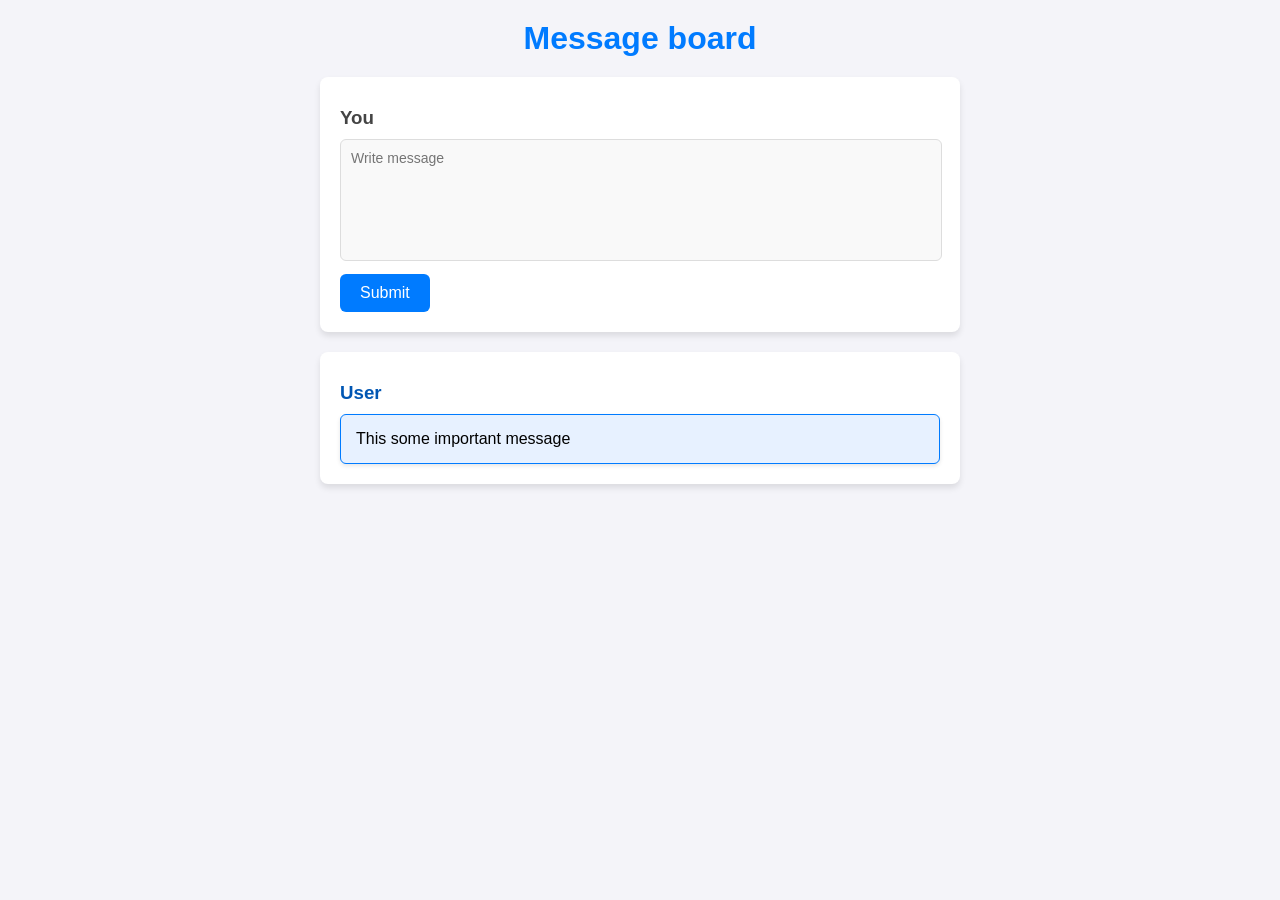
==== web/index.html @ 3bfd03ad "Add index.html, style.css and handler for button" ====
<!DOCTYPE html>
<html lang="en">
<head>
    <link rel="stylesheet" href="styles.css">
    <meta charset="UTF-8">
    <meta name="viewport" content="width=device-width, initial-scale=1.0">
    <title>Document</title>
    <style>
        /* Общие стили */
body {
    font-family: Arial, sans-serif;
    margin: 0;
    padding: 0;
    background-color: #f4f4f9;
    color: #333;
}

/* Заголовок страницы */
h1 {
    text-align: center;
    margin: 20px 0;
    color: #007BFF; /* Синий акцентный цвет */
}

/* Общий контейнер */
div {
    margin: 20px auto;
    max-width: 600px;
    padding: 20px;
    background: #fff;
    border-radius: 8px;
    box-shadow: 0 4px 6px rgba(0, 0, 0, 0.1);
}

/* Подзаголовки */
h3 {
    margin: 10px 0;
    color: #444;
}

/* Текстовая область */
textarea {
    width: calc(100% - 20px);
    height: 100px;
    padding: 10px;
    margin-bottom: 10px;
    border: 1px solid #ddd;
    border-radius: 6px;
    resize: none;
    font-size: 14px;
    font-family: Arial, sans-serif;
    background-color: #f9f9f9;
    transition: border-color 0.3s;
}

textarea:focus {
    border-color: #007BFF;
    outline: none;
}

/* Кнопка отправки */
button {
    display: inline-block;
    padding: 10px 20px;
    font-size: 16px;
    color: #fff;
    background-color: #007BFF;
    border: none;
    border-radius: 6px;
    cursor: pointer;
    transition: background-color 0.3s;
}

button:hover {
    background-color: #0056b3;
}

/* Сообщения */
span {
    display: block;
    margin-top: 10px;
    font-size: 14px;
    color: #333;
}

/* Стиль сообщения на доске */
div:nth-child(3) span {
    font-style: normal;
    font-size: 16px;
    color: #000;
    padding: 15px;
    background: #e7f1ff; /* Нежно-синий фон */
    border: 1px solid #007BFF; /* Синий акцентный цвет */
    border-radius: 6px;
    box-shadow: 0 2px 4px rgba(0, 0, 0, 0.1);
    word-wrap: break-word;
}

/* Дополнительный стиль для сообщения от другого пользователя */
div:nth-child(3) h3 {
    color: #0056b3; /* Темно-синий для акцента */
}
    </style>
</head>
<body>
    <h1>Message board</h1>
    <div class="container" >
        <h3>You</h3>
        <span><textarea id="messageInput" placeholder="Write message"></textarea></span>
        <button id="runScript">Submit</button>
        <script>
            document.addEventListener('DOMContentLoaded', () => {
    const messageInput = document.getElementById('messageInput');
    const submitButton = document.getElementById('runScript');
    const messageBoard = document.querySelector('.message-board');

    submitButton.addEventListener('click', () => {
        fetch('/run-script', {
            method: 'POST'
        })
        .then(response => {
            if (response.ok) {
                return response.text();
            } else {
                throw new Error('Failed to execute script.');
            }
        })
        .then(result => {
            // Получаем текст сообщения из textarea
            const messageText = messageInput.value.trim();
            if (messageText === "") {
                alert("Message cannot be empty!");
                return;
            }

            // Создаем новый блок сообщения с подписью "You"
            const messageBlock = document.createElement('div');
            messageBlock.classList.add('message');
            messageBlock.innerHTML = `<strong>You:</strong> ${messageText}`;

            // Добавляем сообщение в messageBoard
            if (messageBoard) {
                messageBoard.appendChild(messageBlock);
            } else {
                console.error('Message board not found.');
            }

            messageInput.value = "";
        })
        .catch(error => {
            alert('Error: ' + error.message);
        });
    });
});
        </script>
    </div>
    <div class="container message-board">
        <h3>User</h3>
        <span>This some important message</span>
    </div>
    
</body>
</html>
---- web/styles.css ----
/* Общие стили */
body {
    font-family: Arial, sans-serif;
    margin: 0;
    padding: 0;
    background-color: #f4f4f9;
    color: #333;
}

/* Заголовок страницы */
h1 {
    text-align: center;
    margin: 20px 0;
    color: #007BFF; /* Синий акцентный цвет */
}

/* Общий контейнер */
div {
    margin: 20px auto;
    max-width: 600px;
    padding: 20px;
    background: #fff;
    border-radius: 8px;
    box-shadow: 0 4px 6px rgba(0, 0, 0, 0.1);
}

/* Подзаголовки */
h3 {
    margin: 10px 0;
    color: #444;
}

/* Текстовая область */
textarea {
    width: calc(100% - 20px);
    height: 100px;
    padding: 10px;
    margin-bottom: 10px;
    border: 1px solid #ddd;
    border-radius: 6px;
    resize: none;
    font-size: 14px;
    font-family: Arial, sans-serif;
    background-color: #f9f9f9;
    transition: border-color 0.3s;
}

textarea:focus {
    border-color: #007BFF;
    outline: none;
}

/* Кнопка отправки */
button {
    display: inline-block;
    padding: 10px 20px;
    font-size: 16px;
    color: #fff;
    background-color: #007BFF;
    border: none;
    border-radius: 6px;
    cursor: pointer;
    transition: background-color 0.3s;
}

button:hover {
    background-color: #0056b3;
}

/* Сообщения */
span {
    display: block;
    margin-top: 10px;
    font-size: 14px;
    color: #333;
}

/* Стиль сообщения на доске */
div:nth-child(3) span {
    font-style: normal;
    font-size: 16px;
    color: #000;
    padding: 15px;
    background: #e7f1ff; /* Нежно-синий фон */
    border: 1px solid #007BFF; /* Синий акцентный цвет */
    border-radius: 6px;
    box-shadow: 0 2px 4px rgba(0, 0, 0, 0.1);
    word-wrap: break-word;
}

/* Дополнительный стиль для сообщения от другого пользователя */
div:nth-child(3) h3 {
    color: #0056b3; /* Темно-синий для акцента */
}
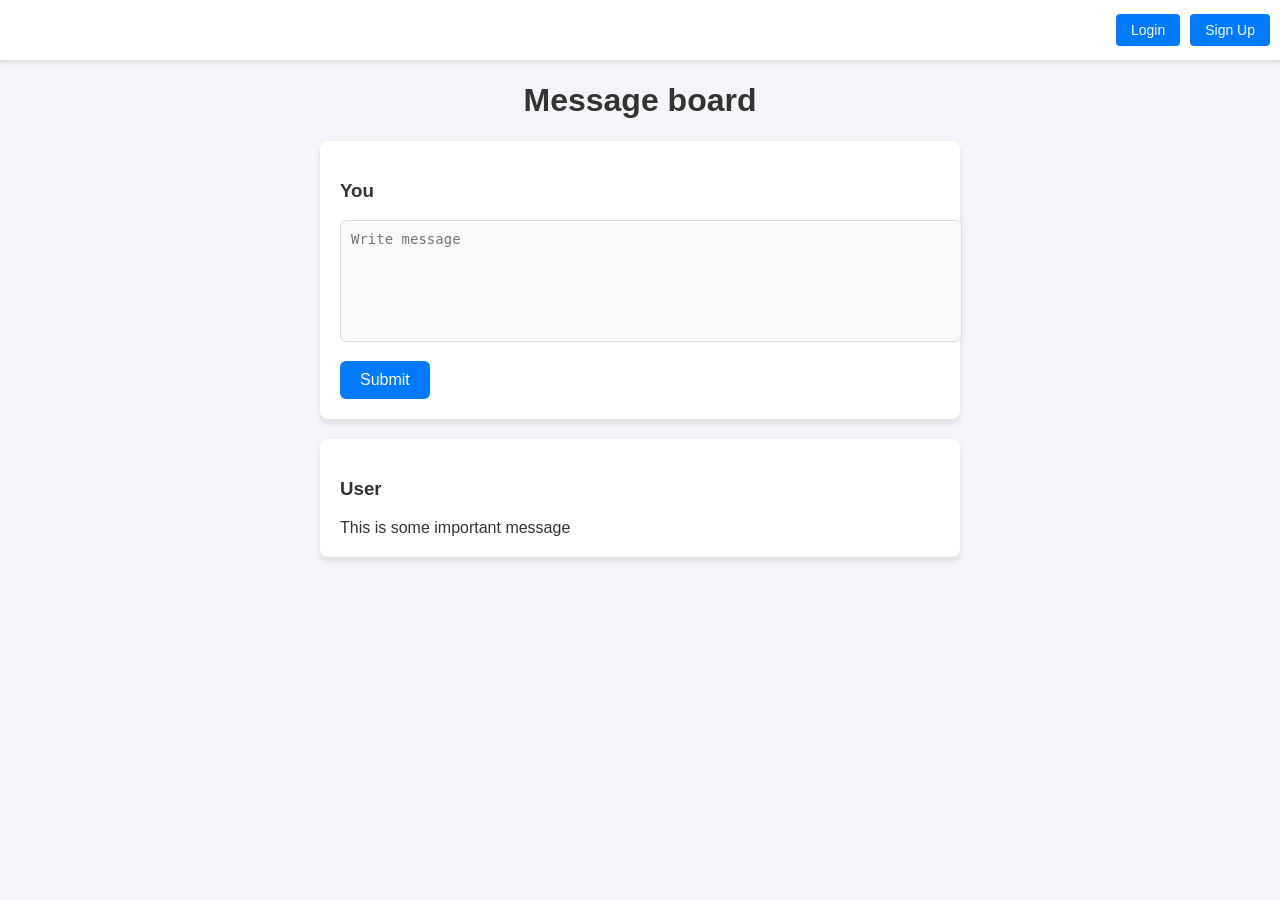
==== commit d878724f: "Refactor buttonHandeler.js and Add Log in and Sign Up buttons" ====
--- a/web/index.html
+++ b/web/index.html
@@ -2,162 +2,27 @@
 <html lang="en">
 <head>
     <link rel="stylesheet" href="styles.css">
+    <script src="buttonHandler.js"></script>
     <meta charset="UTF-8">
     <meta name="viewport" content="width=device-width, initial-scale=1.0">
     <title>Document</title>
-    <style>
-        /* Общие стили */
-body {
-    font-family: Arial, sans-serif;
-    margin: 0;
-    padding: 0;
-    background-color: #f4f4f9;
-    color: #333;
-}
-
-/* Заголовок страницы */
-h1 {
-    text-align: center;
-    margin: 20px 0;
-    color: #007BFF; /* Синий акцентный цвет */
-}
-
-/* Общий контейнер */
-div {
-    margin: 20px auto;
-    max-width: 600px;
-    padding: 20px;
-    background: #fff;
-    border-radius: 8px;
-    box-shadow: 0 4px 6px rgba(0, 0, 0, 0.1);
-}
-
-/* Подзаголовки */
-h3 {
-    margin: 10px 0;
-    color: #444;
-}
-
-/* Текстовая область */
-textarea {
-    width: calc(100% - 20px);
-    height: 100px;
-    padding: 10px;
-    margin-bottom: 10px;
-    border: 1px solid #ddd;
-    border-radius: 6px;
-    resize: none;
-    font-size: 14px;
-    font-family: Arial, sans-serif;
-    background-color: #f9f9f9;
-    transition: border-color 0.3s;
-}
-
-textarea:focus {
-    border-color: #007BFF;
-    outline: none;
-}
-
-/* Кнопка отправки */
-button {
-    display: inline-block;
-    padding: 10px 20px;
-    font-size: 16px;
-    color: #fff;
-    background-color: #007BFF;
-    border: none;
-    border-radius: 6px;
-    cursor: pointer;
-    transition: background-color 0.3s;
-}
-
-button:hover {
-    background-color: #0056b3;
-}
-
-/* Сообщения */
-span {
-    display: block;
-    margin-top: 10px;
-    font-size: 14px;
-    color: #333;
-}
-
-/* Стиль сообщения на доске */
-div:nth-child(3) span {
-    font-style: normal;
-    font-size: 16px;
-    color: #000;
-    padding: 15px;
-    background: #e7f1ff; /* Нежно-синий фон */
-    border: 1px solid #007BFF; /* Синий акцентный цвет */
-    border-radius: 6px;
-    box-shadow: 0 2px 4px rgba(0, 0, 0, 0.1);
-    word-wrap: break-word;
-}
-
-/* Дополнительный стиль для сообщения от другого пользователя */
-div:nth-child(3) h3 {
-    color: #0056b3; /* Темно-синий для акцента */
-}
-    </style>
 </head>
 <body>
+    <header>
+        <div class="auth-buttons">
+            <button id="loginButton">Login</button>
+            <button id="signupButton">Sign Up</button>
+        </div>
+    </header>
     <h1>Message board</h1>
-    <div class="container" >
+    <div class="container">
         <h3>You</h3>
         <span><textarea id="messageInput" placeholder="Write message"></textarea></span>
         <button id="runScript">Submit</button>
-        <script>
-            document.addEventListener('DOMContentLoaded', () => {
-    const messageInput = document.getElementById('messageInput');
-    const submitButton = document.getElementById('runScript');
-    const messageBoard = document.querySelector('.message-board');
-
-    submitButton.addEventListener('click', () => {
-        fetch('/run-script', {
-            method: 'POST'
-        })
-        .then(response => {
-            if (response.ok) {
-                return response.text();
-            } else {
-                throw new Error('Failed to execute script.');
-            }
-        })
-        .then(result => {
-            // Получаем текст сообщения из textarea
-            const messageText = messageInput.value.trim();
-            if (messageText === "") {
-                alert("Message cannot be empty!");
-                return;
-            }
-
-            // Создаем новый блок сообщения с подписью "You"
-            const messageBlock = document.createElement('div');
-            messageBlock.classList.add('message');
-            messageBlock.innerHTML = `<strong>You:</strong> ${messageText}`;
-
-            // Добавляем сообщение в messageBoard
-            if (messageBoard) {
-                messageBoard.appendChild(messageBlock);
-            } else {
-                console.error('Message board not found.');
-            }
-
-            messageInput.value = "";
-        })
-        .catch(error => {
-            alert('Error: ' + error.message);
-        });
-    });
-});
-        </script>
     </div>
     <div class="container message-board">
         <h3>User</h3>
-        <span>This some important message</span>
+        <span>This is some important message</span>
     </div>
-    
 </body>
 </html>
--- a/web/styles.css
+++ b/web/styles.css
@@ -5,42 +5,63 @@
     padding: 0;
     background-color: #f4f4f9;
     color: #333;
+    text-align: center; /* Center content horizontally */
 }
 
-/* Заголовок страницы */
-h1 {
-    text-align: center;
-    margin: 20px 0;
-    color: #007BFF; /* Синий акцентный цвет */
+/* Header Styles */
+header {
+    display: flex;
+    justify-content: flex-end; /* Push buttons to the right */
+    align-items: center; /* Vertically align buttons */
+    padding: 0px 10px 0px 0px;
+    background-color: #fff;
+    border-bottom: 1px solid #ddd;
+    box-shadow: 0 2px 4px rgba(0, 0, 0, 0.1);
+    height: 60px; /* Fixed height for consistent layout */
 }
 
-/* Общий контейнер */
-div {
+/* Align login and sign up buttons */
+header .auth-buttons {
+    display: flex;
+    gap: 10px; /* Space between buttons */
+}
+
+header .auth-buttons button {
+    padding: 8px 15px;
+    font-size: 14px;
+    background-color: #007BFF;
+    color: white;
+    border: none;
+    border-radius: 4px;
+    cursor: pointer;
+    transition: background-color 0.3s;
+}
+
+header .auth-buttons button:hover {
+    background-color: #0056b3;
+}
+
+/* Контейнер */
+.container {
     margin: 20px auto;
     max-width: 600px;
     padding: 20px;
     background: #fff;
     border-radius: 8px;
     box-shadow: 0 4px 6px rgba(0, 0, 0, 0.1);
+    text-align: left;
 }
 
-/* Подзаголовки */
-h3 {
-    margin: 10px 0;
-    color: #444;
-}
-
-/* Текстовая область */
+/* Поле ввода */
 textarea {
-    width: calc(100% - 20px);
+    width: 100%;
     height: 100px;
     padding: 10px;
-    margin-bottom: 10px;
+    margin-bottom: 15px;
     border: 1px solid #ddd;
     border-radius: 6px;
+    font-size: 14px;
     resize: none;
-    font-size: 14px;
-    font-family: Arial, sans-serif;
     background-color: #f9f9f9;
     transition: border-color 0.3s;
 }
@@ -52,7 +73,6 @@
 
 /* Кнопка отправки */
 button {
-    display: inline-block;
     padding: 10px 20px;
     font-size: 16px;
     color: #fff;
@@ -67,28 +87,19 @@
     background-color: #0056b3;
 }
 
-/* Сообщения */
-span {
-    display: block;
-    margin-top: 10px;
-    font-size: 14px;
-    color: #333;
+/* Доска сообщений */
+.message-board {
+    margin-top: 20px;
 }
 
-/* Стиль сообщения на доске */
-div:nth-child(3) span {
-    font-style: normal;
+.message-board .message {
     font-size: 16px;
     color: #000;
     padding: 15px;
+    margin: 10px 0;
     background: #e7f1ff; /* Нежно-синий фон */
     border: 1px solid #007BFF; /* Синий акцентный цвет */
     border-radius: 6px;
+    word-wrap: break-word;
     box-shadow: 0 2px 4px rgba(0, 0, 0, 0.1);
-    word-wrap: break-word;
-}
-
-/* Дополнительный стиль для сообщения от другого пользователя */
-div:nth-child(3) h3 {
-    color: #0056b3; /* Темно-синий для акцента */
 }
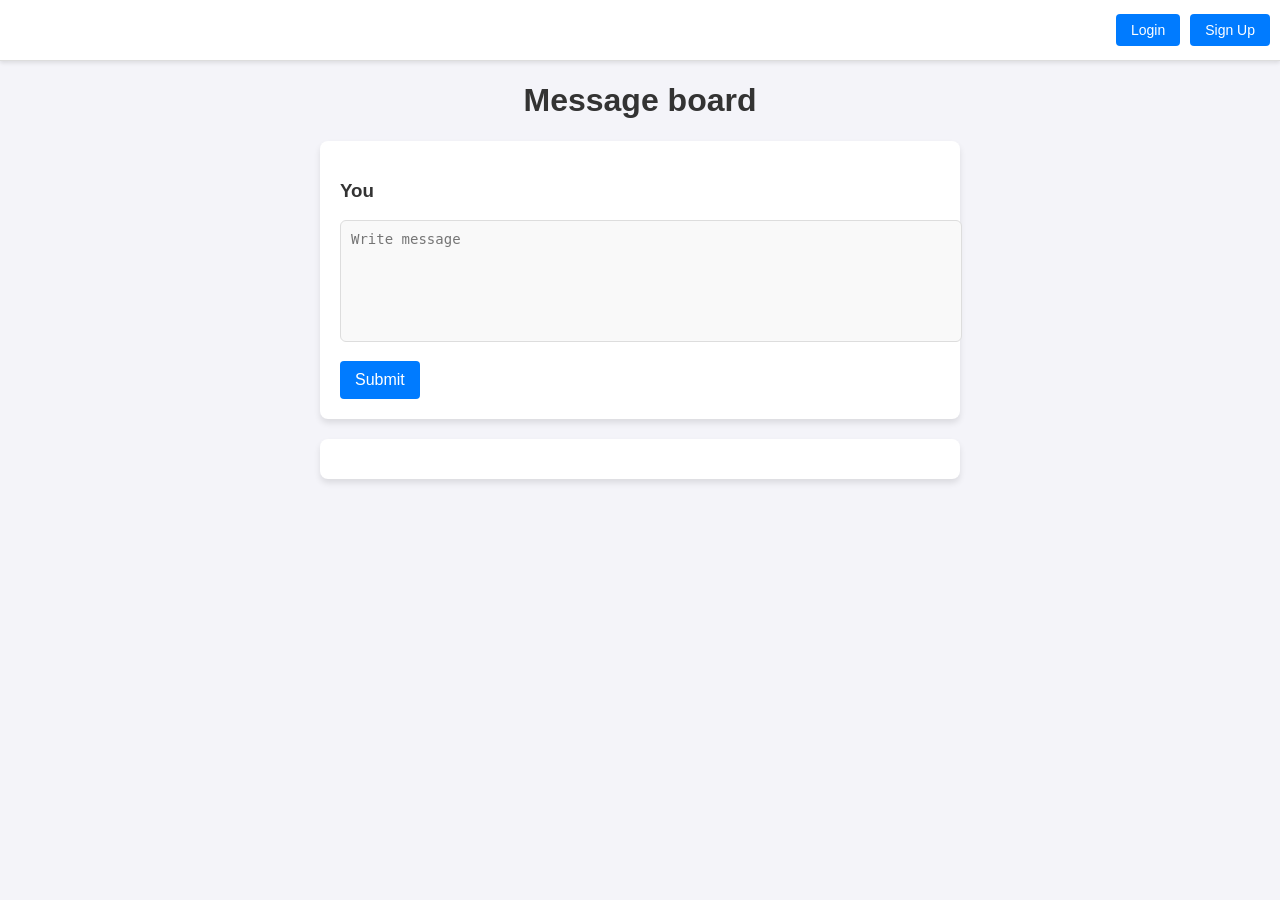
==== commit 01330346: "Add backend functionality login and signup buttons" ====
--- a/web/index.html
+++ b/web/index.html
@@ -14,6 +14,7 @@
             <button id="signupButton">Sign Up</button>
         </div>
     </header>
+    <div id="modalContainer"></div>
     <h1>Message board</h1>
     <div class="container">
         <h3>You</h3>
@@ -21,8 +22,6 @@
         <button id="runScript">Submit</button>
     </div>
     <div class="container message-board">
-        <h3>User</h3>
-        <span>This is some important message</span>
     </div>
 </body>
 </html>
--- a/web/styles.css
+++ b/web/styles.css
@@ -102,4 +102,80 @@
     border-radius: 6px;
     word-wrap: break-word;
     box-shadow: 0 2px 4px rgba(0, 0, 0, 0.1);
+}
+
+/* Modal background */
+.modal {
+    position: fixed;
+    top: 0;
+    left: 0;
+    width: 100%;
+    height: 100%;
+    background: rgba(0, 0, 0, 0.5);
+    display: flex;
+    justify-content: center;
+    align-items: center;
+    z-index: 1000;
+}
+
+/* Modal content */
+.modal-content {
+    background: white;
+    padding: 20px;
+    border-radius: 8px;
+    max-width: 400px;
+    width: 100%;
+    box-shadow: 0 4px 8px rgba(0, 0, 0, 0.2);
+    position: relative;
+    text-align: center;
+}
+
+/* Close button */
+.close-button {
+    position: absolute;
+    top: 10px;
+    right: 10px;
+    font-size: 20px;
+    cursor: pointer;
+    color: #555;
+}
+
+/* Form elements */
+form {
+    display: flex;
+    flex-direction: column;
+    gap: 10px;
+}
+
+label {
+    text-align: left;
+    font-weight: bold;
+    margin-bottom: 5px;
+}
+
+input {
+    padding: 10px;
+    font-size: 16px;
+    border: 1px solid #ddd;
+    border-radius: 4px;
+}
+
+button {
+    padding: 10px 15px;
+    background-color: #007BFF;
+    color: white;
+    border: none;
+    border-radius: 4px;
+    cursor: pointer;
+}
+
+button:hover {
+    background-color: #0056b3;
+}
+
+/* Switch link */
+.switch-link {
+    color: #007BFF;
+    cursor: pointer;
+    text-decoration: underline;
 }
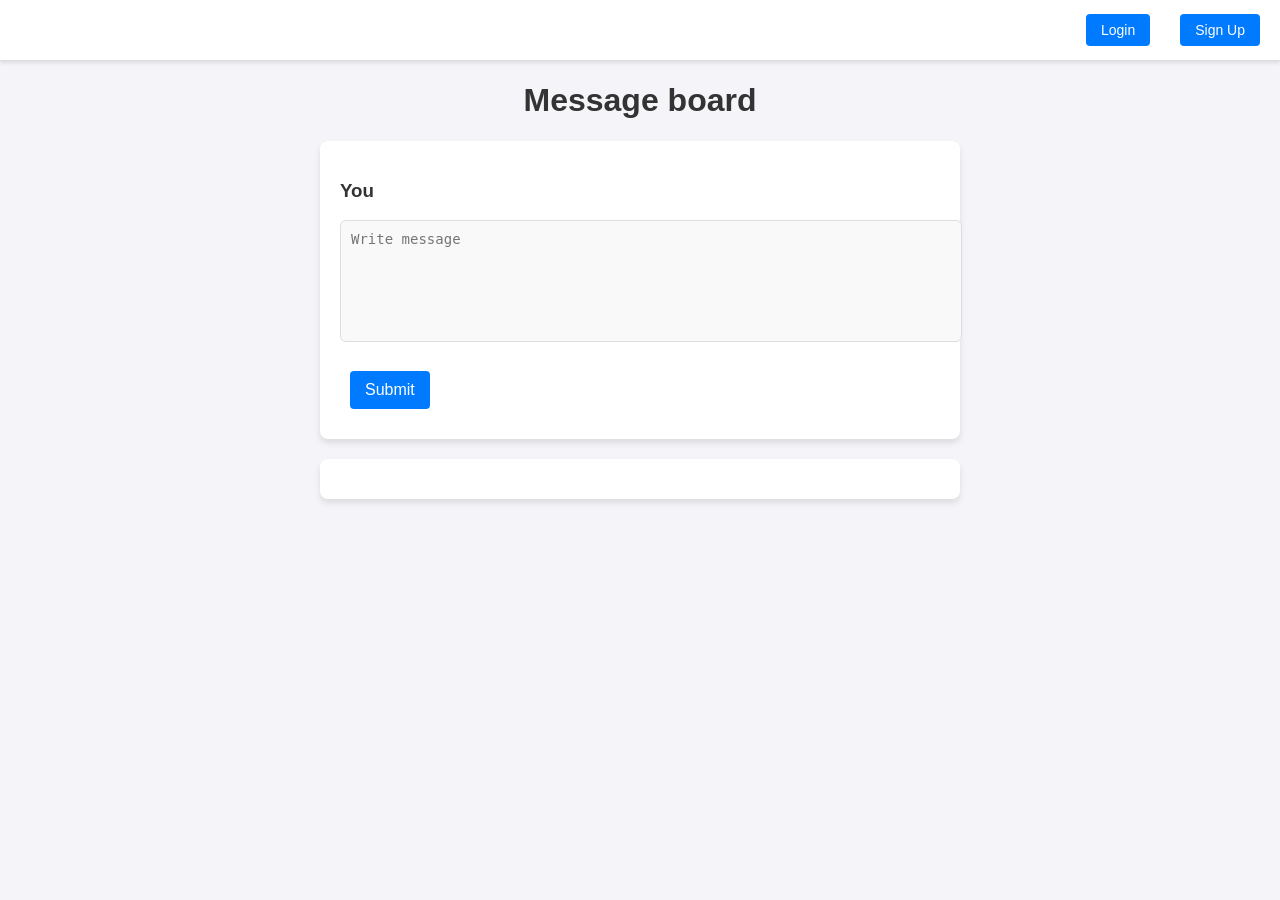
==== commit 5320e7c3: "Add delete and edit buttons" ====
--- a/web/index.html
+++ b/web/index.html
@@ -9,10 +9,6 @@
 </head>
 <body>
     <header>
-        <div class="auth-buttons">
-            <button id="loginButton">Login</button>
-            <button id="signupButton">Sign Up</button>
-        </div>
     </header>
     <div id="modalContainer"></div>
     <h1>Message board</h1>
--- a/web/styles.css
+++ b/web/styles.css
@@ -104,6 +104,18 @@
     box-shadow: 0 2px 4px rgba(0, 0, 0, 0.1);
 }
 
+.message-others {
+    font-size: 16px;
+    color: #000;
+    padding: 15px;
+    margin: 10px 0;
+    background: #ffffff; /* Нежно-синий фон */
+    border: 1px solid #868787; /* Синий акцентный цвет */
+    border-radius: 6px;
+    word-wrap: break-word;
+    box-shadow: 0 2px 4px rgba(0, 0, 0, 0.1);
+}
+
 /* Modal background */
 .modal {
     position: fixed;
@@ -162,6 +174,7 @@
 
 button {
     padding: 10px 15px;
+    margin: 10px;
     background-color: #007BFF;
     color: white;
     border: none;
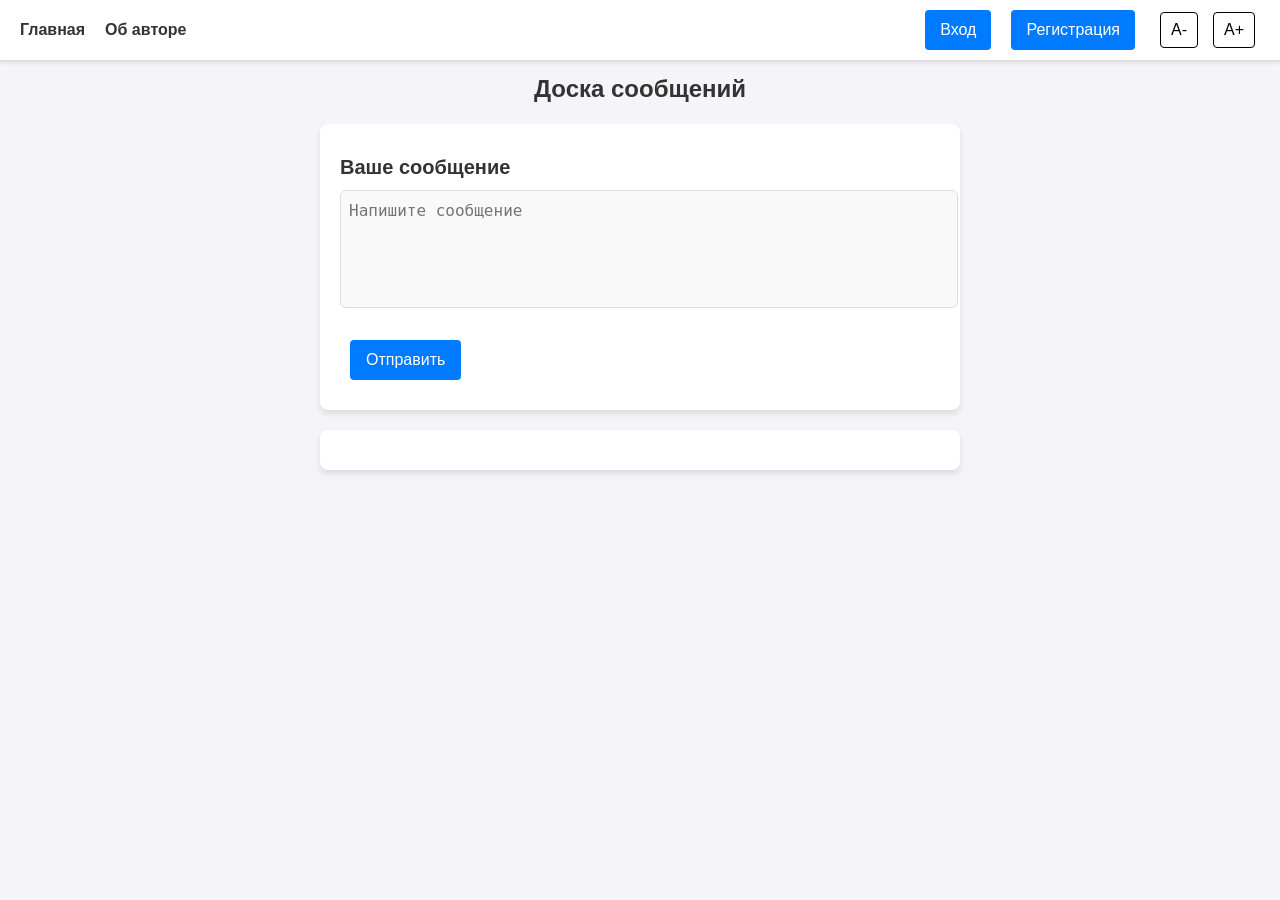
==== commit 8430b234: "change language to russian" ====
--- a/web/index.html
+++ b/web/index.html
@@ -1,23 +1,36 @@
 <!DOCTYPE html>
-<html lang="en">
-<head>
-    <link rel="stylesheet" href="styles.css">
+<html lang="ru">
+  <head>
+    <link rel="stylesheet" href="styles.css" />
     <script src="buttonHandler.js"></script>
-    <meta charset="UTF-8">
-    <meta name="viewport" content="width=device-width, initial-scale=1.0">
-    <title>Document</title>
-</head>
-<body>
+    <meta charset="UTF-8" />
+    <meta name="viewport" content="width=device-width, initial-scale=1.0" />
+    <title>Доска сообщений</title>
+  </head>
+  <body>
     <header>
+      <div class="header-content">
+        <div class="header-left">
+          <a href="/" class="home-link">Главная</a>
+          <a href="/author" class="home-link">Об авторе</a>
+        </div>
+        <div class="header-right">
+          <div class="text-controls">
+            <button id="decreaseText">А-</button>
+            <button id="increaseText">А+</button>
+          </div>
+        </div>
+      </div>
     </header>
     <div id="modalContainer"></div>
-    <h1>Message board</h1>
+    <h1>Доска сообщений</h1>
     <div class="container">
-        <h3>You</h3>
-        <span><textarea id="messageInput" placeholder="Write message"></textarea></span>
-        <button id="runScript">Submit</button>
+      <h3>Ваше сообщение</h3>
+      <span>
+        <textarea id="messageInput" placeholder="Напишите сообщение"></textarea>
+      </span>
+      <button id="runScript">Отправить</button>
     </div>
-    <div class="container message-board">
-    </div>
-</body>
-</html>+    <div class="container message-board"></div>
+  </body>
+</html>
--- a/web/styles.css
+++ b/web/styles.css
@@ -11,19 +11,18 @@
 /* Header Styles */
 header {
     display: flex;
-    justify-content: flex-end; /* Push buttons to the right */
-    align-items: center; /* Vertically align buttons */
-    padding: 0px 10px 0px 0px;
+    justify-content: space-between;
+    align-items: center;
+    padding: 0px 20px;
     background-color: #fff;
     border-bottom: 1px solid #ddd;
     box-shadow: 0 2px 4px rgba(0, 0, 0, 0.1);
-    height: 60px; /* Fixed height for consistent layout */
+    height: 60px;
 }
 
 /* Align login and sign up buttons */
 header .auth-buttons {
     display: flex;
-    gap: 10px; /* Space between buttons */
 }
 
 header .auth-buttons button {
@@ -92,28 +91,220 @@
     margin-top: 20px;
 }
 
-.message-board .message {
+/* Анимация для удаления сообщения */
+@keyframes deleteMessage {
+    0% {
+        opacity: 1;
+        transform: scale(1) rotate(0deg) translateY(0);
+        filter: blur(0);
+        background-color: white;
+        border-left: 0px solid #ff4444;
+        clip-path: polygon(0 0, 100% 0, 100% 100%, 0 100%);
+    }
+    15% {
+        transform: scale(1.02) rotate(0deg) translateY(-10px);
+        background-color: #fff0f0;
+        border-left: 4px solid #ff4444;
+    }
+    30% {
+        transform: scale(0.98) rotate(1deg) translateY(5px);
+        background-color: #ffe0e0;
+        border-left: 4px solid #ff4444;
+    }
+    45% {
+        transform: scale(0.95) rotate(-1deg) translateY(-3px);
+        opacity: 0.9;
+        background-color: #ffd0d0;
+    }
+    60% {
+        transform: scale(0.9) rotate(2deg) translateX(2%);
+        opacity: 0.8;
+        filter: blur(1px);
+        background-color: #ffd0d0;
+        border-left: 4px solid #ff4444;
+        box-shadow: 0 4px 8px rgba(255, 68, 68, 0.2);
+        clip-path: polygon(5% 0, 95% 0, 95% 100%, 5% 100%);
+    }
+    80% {
+        transform: scale(0.8) rotate(-3deg) translateX(5%);
+        opacity: 0.4;
+        filter: blur(2px);
+        background-color: #ffc0c0;
+        border-left: 4px solid #ff4444;
+        box-shadow: 0 4px 12px rgba(255, 68, 68, 0.3);
+        clip-path: polygon(10% 0, 90% 0, 90% 100%, 10% 100%);
+    }
+    100% {
+        transform: scale(0.5) rotate(5deg) translateX(50%);
+        opacity: 0;
+        filter: blur(4px);
+        background-color: #ffb0b0;
+        border-left: 4px solid #ff4444;
+        box-shadow: 0 4px 16px rgba(255, 68, 68, 0.4);
+        clip-path: polygon(50% 0, 50% 0, 50% 100%, 50% 100%);
+    }
+}
+
+/* Анимация для кнопки удаления при наведении */
+@keyframes deleteButtonHover {
+    0% {
+        transform: translateY(0);
+        box-shadow: 0 2px 4px rgba(220, 53, 69, 0.2);
+    }
+    50% {
+        transform: translateY(-4px);
+        box-shadow: 0 6px 12px rgba(220, 53, 69, 0.3);
+    }
+    100% {
+        transform: translateY(-2px);
+        box-shadow: 0 4px 8px rgba(220, 53, 69, 0.25);
+    }
+}
+
+/* Анимации для редактирования */
+@keyframes editStart {
+    0% {
+        transform: scale(1);
+        background-color: white;
+        box-shadow: 0 2px 4px rgba(0, 0, 0, 0.1);
+    }
+    50% {
+        transform: scale(1.02);
+        background-color: #f0f7ff;
+        box-shadow: 0 4px 12px rgba(0, 123, 255, 0.2);
+    }
+    100% {
+        transform: scale(1);
+        background-color: #f8f9fa;
+        box-shadow: 0 2px 8px rgba(0, 123, 255, 0.15);
+    }
+}
+
+@keyframes editPulse {
+    0% {
+        border-color: #007bff;
+        box-shadow: 0 0 0 0 rgba(0, 123, 255, 0.4);
+    }
+    70% {
+        border-color: #0056b3;
+        box-shadow: 0 0 0 10px rgba(0, 123, 255, 0);
+    }
+    100% {
+        border-color: #007bff;
+        box-shadow: 0 0 0 0 rgba(0, 123, 255, 0);
+    }
+}
+
+@keyframes editSave {
+    0% {
+        transform: scale(1);
+        background-color: #f8f9fa;
+    }
+    50% {
+        transform: scale(1.02);
+        background-color: #e3ffe3;
+        box-shadow: 0 4px 12px rgba(40, 167, 69, 0.2);
+    }
+    100% {
+        transform: scale(1);
+        background-color: white;
+        box-shadow: 0 2px 4px rgba(0, 0, 0, 0.1);
+    }
+}
+
+/* Анимация для частиц */
+@keyframes particle {
+    0% {
+        transform: translate(0, 0) rotate(0deg);
+        opacity: 1;
+    }
+    100% {
+        transform: translate(var(--tx), var(--ty)) rotate(var(--r));
+        opacity: 0;
+    }
+}
+
+/* Анимация для перемещения сообщения вверх при редактировании */
+@keyframes moveToTop {
+    0% {
+        transform: translateY(0);
+        z-index: 1;
+    }
+    20% {
+        transform: translateY(-10px);
+        z-index: 1000;
+    }
+    100% {
+        transform: translateY(0);
+        z-index: 1000;
+    }
+}
+
+/* Стили для сообщений */
+.message, .message-others {
+    position: relative;
+    padding: 15px;
+    margin: 10px 0;
+    border-radius: 8px;
+    background-color: white;
+    box-shadow: 0 2px 4px rgba(0, 0, 0, 0.1);
+    transition: all 0.3s ease;
+    z-index: 1;
+}
+
+.message.deleting {
+    animation: messageDisappear 1s ease-out forwards;
+}
+
+.particle {
+    position: absolute;
+    width: 4px;
+    height: 4px;
+    background-color: #ff4444;
+    border-radius: 50%;
+    pointer-events: none;
+    animation: particle 1s ease-out forwards;
+}
+
+@keyframes messageDisappear {
+    0% {
+        opacity: 1;
+        transform: scale(1);
+    }
+    20% {
+        opacity: 0.8;
+        transform: scale(0.95);
+        background-color: #fff0f0;
+    }
+    100% {
+        opacity: 0;
+        transform: scale(0.5);
+        background-color: #ffeded;
+    }
+}
+
+.message {
     font-size: 16px;
     color: #000;
-    padding: 15px;
-    margin: 10px 0;
     background: #e7f1ff; /* Нежно-синий фон */
     border: 1px solid #007BFF; /* Синий акцентный цвет */
-    border-radius: 6px;
     word-wrap: break-word;
-    box-shadow: 0 2px 4px rgba(0, 0, 0, 0.1);
-}
-
+}
+
+.message > button{
+    float: right;
+    margin-left: auto;
+    margin-top: -5px;
+    padding: 5px 10px;
+    font-size: 14px;
+
+}
 .message-others {
     font-size: 16px;
     color: #000;
-    padding: 15px;
-    margin: 10px 0;
     background: #ffffff; /* Нежно-синий фон */
     border: 1px solid #868787; /* Синий акцентный цвет */
-    border-radius: 6px;
     word-wrap: break-word;
-    box-shadow: 0 2px 4px rgba(0, 0, 0, 0.1);
 }
 
 /* Modal background */
@@ -191,4 +382,389 @@
     color: #007BFF;
     cursor: pointer;
     text-decoration: underline;
+}
+
+.text-controls {
+    display: inline-block;
+    margin-left: 10px;
+}
+
+.text-controls button {
+    padding: 5px 10px;
+    margin: 0 5px;
+    cursor: pointer;
+    border-radius: 4px;
+    border: 1px solid #000;
+    background: #fff;
+    color: #000;
+}
+
+.text-controls button:hover {
+    background: #f0f0f0;
+}
+
+.post-text {
+    transition: font - size 0.2s ease;
+}
+
+* {
+    /* transition: font-size 0.2s ease; */ /* Удаляем это правило */
+}
+
+/* Добавим transition только для нужных элементов */
+.text-controls button:active ~ * {
+    transition: font-size 0.2s ease;
+}
+
+/* Добавим transition при наведении и активации кнопок */
+button:hover, button:active {
+    transition: font-size 0.2s ease;
+}
+
+button, input, label, strong, span, p, textarea {
+    line-height: 1.5;
+}
+
+h1, h2, h3, h4, h5, h6 {
+    line-height: 1.3;
+    margin: 0.5em 0;
+}
+
+button {
+    padding: 0.5em 1em;
+}
+
+input, textarea {
+    padding: 0.5em;
+}
+
+.header-content {
+    display: flex;
+    justify-content: space-between;
+    align-items: center;
+    width: 100%;
+    padding: 10px 0;
+}
+
+.header-left {
+    display: flex;
+    align-items: center;
+    gap: 20px;
+    margin-left: 0;  /* Прикрепляем к левому краю */
+    padding-left: 0; /* Убираем отступ слева */
+}
+
+.header-right {
+    display: flex;
+    align-items: center;
+    margin-left: auto; /* Прижимаем правую часть вправо */
+}
+
+.home-link {
+    text-decoration: none;
+    color: #333;
+    font-weight: bold;
+    padding: 5px 0;
+}
+
+.home-link:hover {
+    color: #666;
+}
+
+.author-info {
+    color: #666;
+}
+
+.user-info {
+    margin-right: 15px;
+}
+
+.auth-buttons {
+    display: flex;
+}
+
+.text-controls {
+    display: flex;
+    gap: 5px;
+}
+
+/* Author page styles */
+.author-profile {
+    display: flex;
+    gap: 40px;
+    max-width: 1200px;
+    margin: 40px auto;
+    padding: 0 20px;
+}
+
+.author-image {
+    flex: 0 0 400px;
+}
+
+.profile-image {
+    width: 100%;
+    height: auto;
+    border-radius: 50%;
+    box-shadow: 0 4px 8px rgba(0, 0, 0, 0.1);
+}
+
+.author-info {
+    flex: 1;
+}
+
+.contact-info {
+    margin-top: 30px;
+    padding: 20px;
+    background-color: #f8f9fa;
+    border-radius: 8px;
+    box-shadow: 0 2px 4px rgba(0, 0, 0, 0.05);
+}
+
+.contact-info h2 {
+    margin-bottom: 15px;
+    color: #333;
+}
+
+.contact-info ul {
+    list-style: none;
+    padding: 0;
+}
+
+.contact-info li {
+    margin-bottom: 10px;
+    font-size: 16px;
+}
+
+.contact-info a {
+    color: #007bff;
+    text-decoration: none;
+}
+
+.contact-info a:hover {
+    text-decoration: underline;
+}
+
+.content {
+    padding: 20px;
+}
+
+:root {
+    --initial-font-size: 16px;
+}
+
+/* Применяем начальный размер шрифта ко всем элементам */
+body, button, input, textarea, p, span, a, li {
+    font-size: var(--initial-font-size);
+}
+
+h1, .author-title {
+    font-size: calc(var(--initial-font-size) + 8px);
+}
+
+h2, .contact-title {
+    font-size: calc(var(--initial-font-size) + 6px);
+}
+
+h3 {
+    font-size: calc(var(--initial-font-size) + 4px);
+}
+
+/* Стили для режима редактирования */
+.message.editing {
+    animation: moveToTop 0.5s ease forwards, editStart 0.3s ease forwards;
+    position: relative;
+    z-index: 1000; /* Высокий z-index для отображения поверх других сообщений */
+    box-shadow: 0 8px 24px rgba(0, 123, 255, 0.15);
+}
+
+.message.editing textarea {
+    width: 100%;
+    padding: 12px;
+    margin: 10px 0;
+    border: 2px solid #007bff;
+    border-radius: 6px;
+    font-size: inherit;
+    resize: vertical;
+    min-height: 60px;
+    background-color: white;
+    transition: all 0.3s ease;
+    animation: editPulse 2s infinite;
+}
+
+.message.editing textarea:focus {
+    outline: none;
+    border-color: #0056b3;
+    box-shadow: 0 0 0 3px rgba(0, 123, 255, 0.25);
+    animation: none;
+}
+
+.message.saving {
+    animation: editSave 0.5s ease forwards;
+}
+
+/* Стили для кнопок редактирования */
+.edit-controls {
+    display: flex;
+    gap: 10px;
+    margin-top: 10px;
+    opacity: 0;
+    transform: translateY(10px);
+    animation: fadeInUp 0.3s ease forwards;
+}
+
+@keyframes fadeInUp {
+    0% {
+        opacity: 0;
+        transform: translateY(10px);
+    }
+    100% {
+        opacity: 1;
+        transform: translateY(0);
+    }
+}
+
+.save-btn, .cancel-btn {
+    padding: 8px 16px;
+    border: none;
+    border-radius: 4px;
+    font-weight: 500;
+    cursor: pointer;
+    transition: all 0.2s ease;
+}
+
+.save-btn {
+    background-color: #28a745;
+    color: white;
+}
+
+.save-btn:hover {
+    background-color: #218838;
+    transform: translateY(-1px);
+    box-shadow: 0 2px 8px rgba(40, 167, 69, 0.3);
+}
+
+.cancel-btn {
+    background-color: #6c757d;
+    color: white;
+}
+
+.cancel-btn:hover {
+    background-color: #5a6268;
+    transform: translateY(-1px);
+    box-shadow: 0 2px 8px rgba(108, 117, 125, 0.3);
+}
+
+.save-btn:active, .cancel-btn:active {
+    transform: translateY(1px);
+    box-shadow: none;
+}
+
+/* Анимация для текста при сохранении */
+@keyframes textSaved {
+    0% {
+        color: inherit;
+    }
+    30% {
+        color: #28a745;
+    }
+    100% {
+        color: inherit;
+    }
+}
+
+.message.saved .post-text {
+    animation: textSaved 1s ease;
+}
+
+/* Стили для кнопки удаления */
+.delete-btn {
+    background-color: #dc3545;
+    color: white;
+    padding: 6px 12px;
+    border: none;
+    border-radius: 4px;
+    cursor: pointer;
+    transition: all 0.2s ease;
+    position: relative;
+}
+
+.delete-btn:hover {
+    animation: deleteButtonHover 0.4s ease forwards;
+    background-color: #c82333;
+}
+
+.delete-btn:active {
+    animation: none;
+    transform: translateY(1px);
+    box-shadow: 0 1px 2px rgba(220, 53, 69, 0.2);
+}
+
+/* Анимация для кнопки редактирования при наведении */
+@keyframes editButtonHover {
+    0% {
+        transform: translateY(0);
+        box-shadow: 0 2px 4px rgba(0, 123, 255, 0.2);
+    }
+    50% {
+        transform: translateY(-4px);
+        box-shadow: 0 6px 12px rgba(0, 123, 255, 0.3);
+    }
+    100% {
+        transform: translateY(-2px);
+        box-shadow: 0 4px 8px rgba(0, 123, 255, 0.25);
+    }
+}
+
+/* Стили для кнопки редактирования */
+.edit-btn {
+    background-color: #007bff;
+    color: white;
+    padding: 6px 12px;
+    border: none;
+    border-radius: 4px;
+    cursor: pointer;
+    transition: all 0.2s ease;
+    position: relative;
+}
+
+.edit-btn:hover {
+    animation: editButtonHover 0.4s ease forwards;
+    background-color: #0056b3;
+}
+
+.edit-btn:active {
+    animation: none;
+    transform: translateY(1px);
+    box-shadow: 0 1px 2px rgba(0, 123, 255, 0.2);
+}
+
+/* Стили для сообщений об ошибках */
+.error-message {
+    color: #dc3545;
+    background-color: #ffe0e0;
+    padding: 10px;
+    border-radius: 4px;
+    margin: 10px 0;
+    font-size: 14px;
+    border-left: 4px solid #dc3545;
+    opacity: 0;
+    transform: translateY(-10px);
+    transition: all 0.3s ease;
+}
+
+.error-message.show {
+    opacity: 1;
+    transform: translateY(0);
+}
+
+/* Анимация встряхивания для поля с ошибкой */
+@keyframes shake {
+    0%, 100% { transform: translateX(0); }
+    25% { transform: translateX(-10px); }
+    75% { transform: translateX(10px); }
+}
+
+.input-error {
+    animation: shake 0.4s ease-in-out;
+    border-color: #dc3545 !important;
 }
